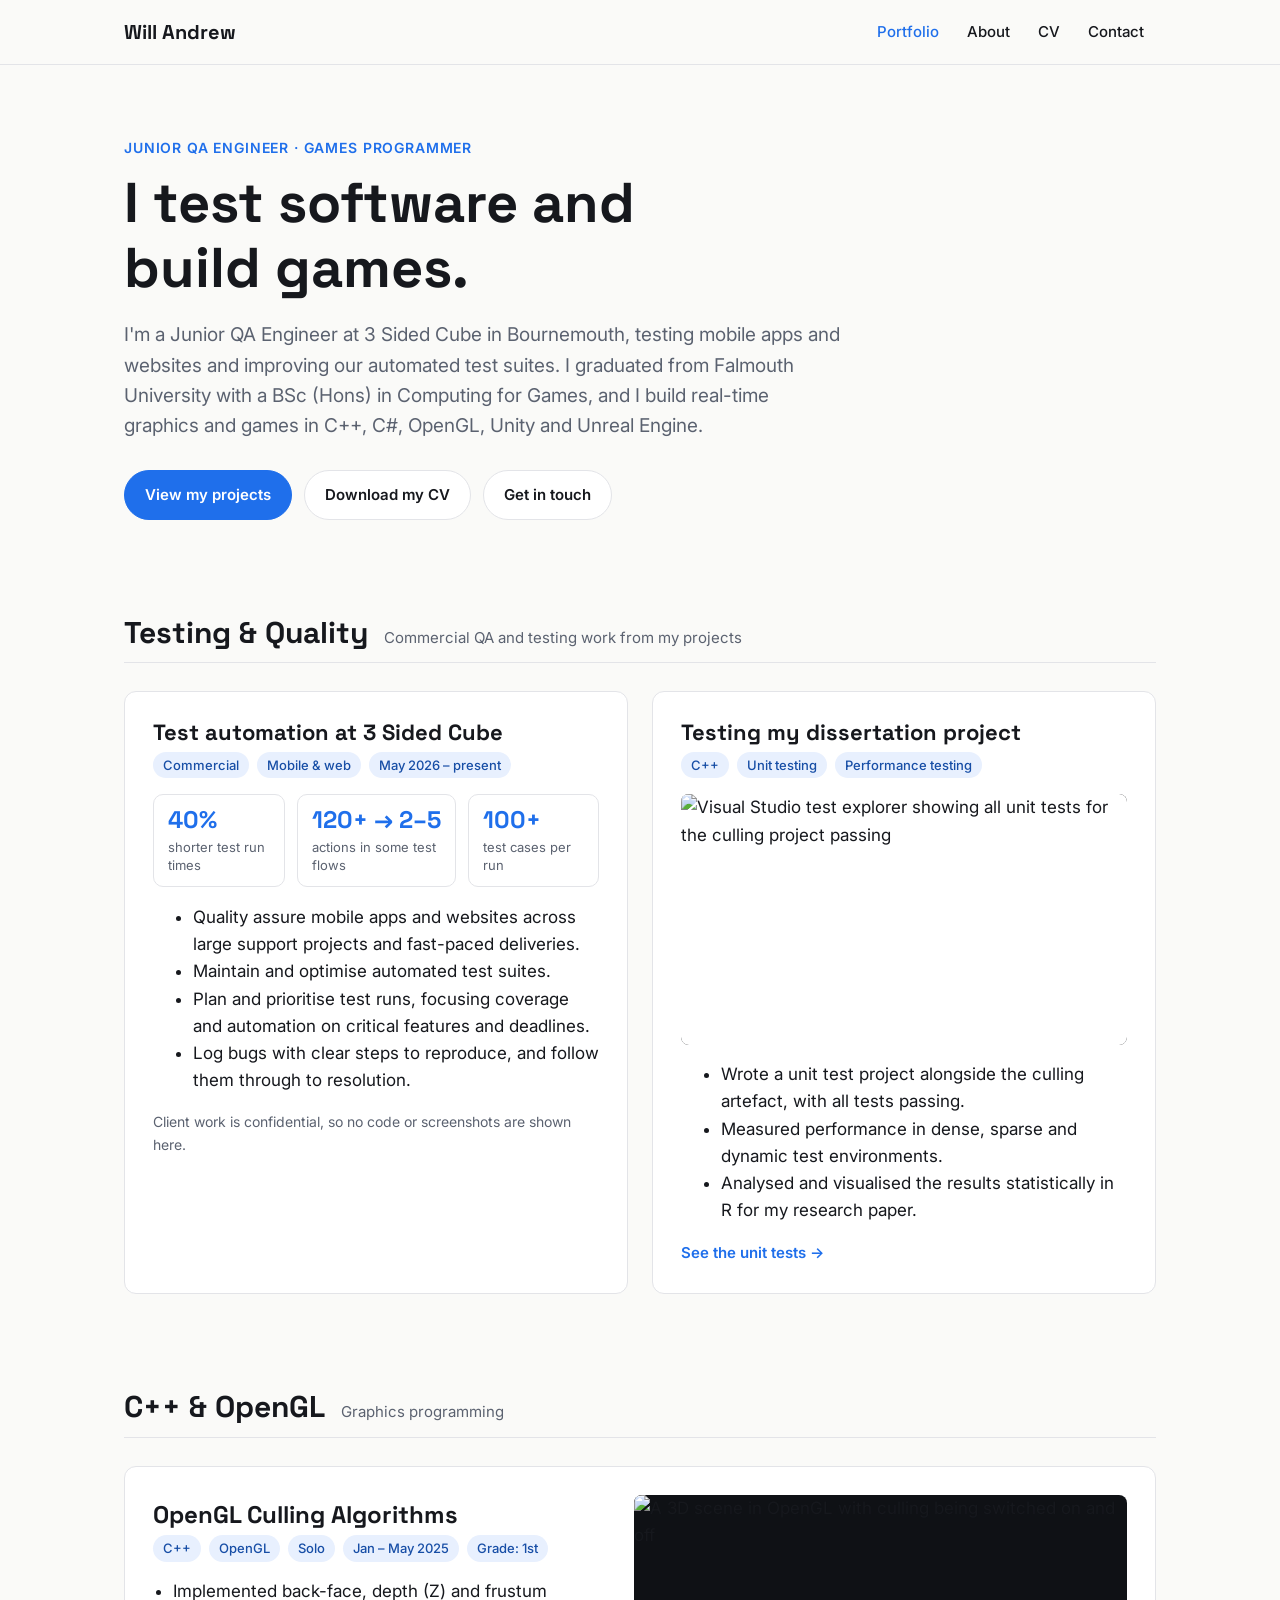
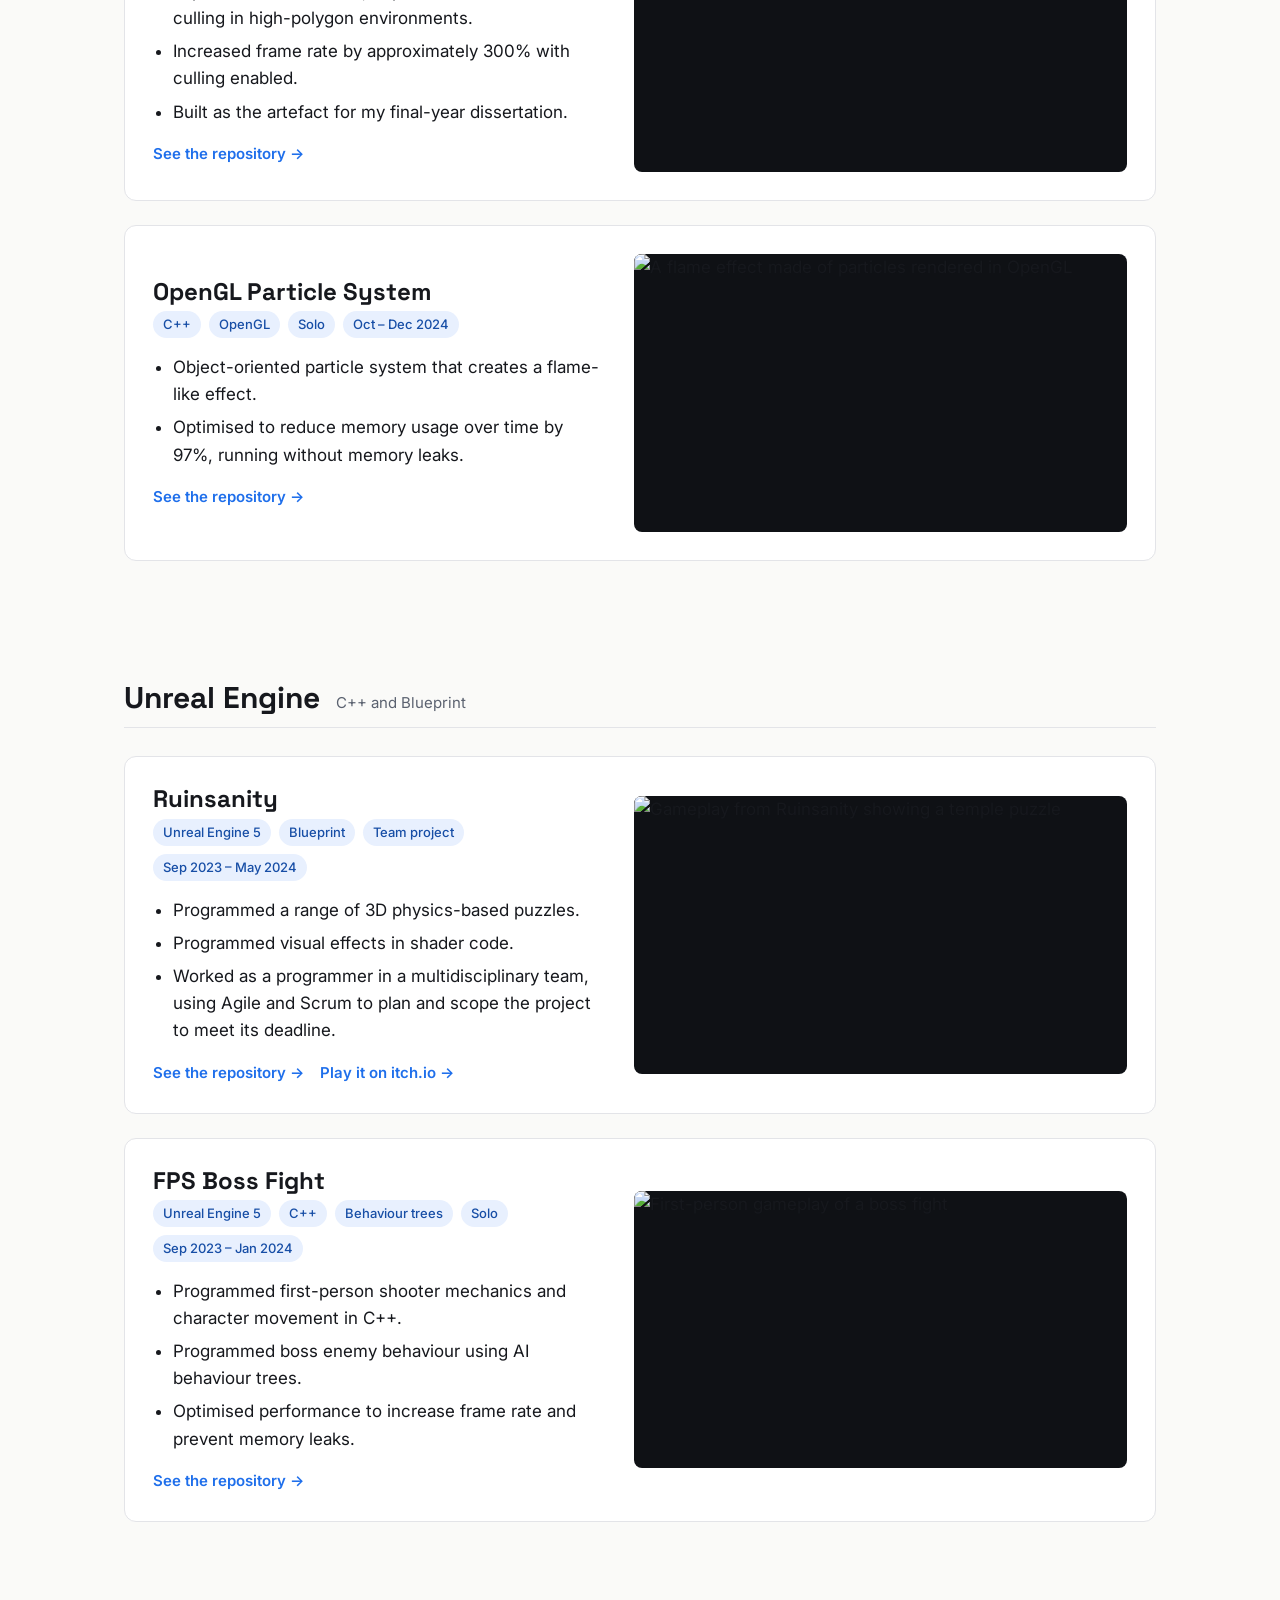
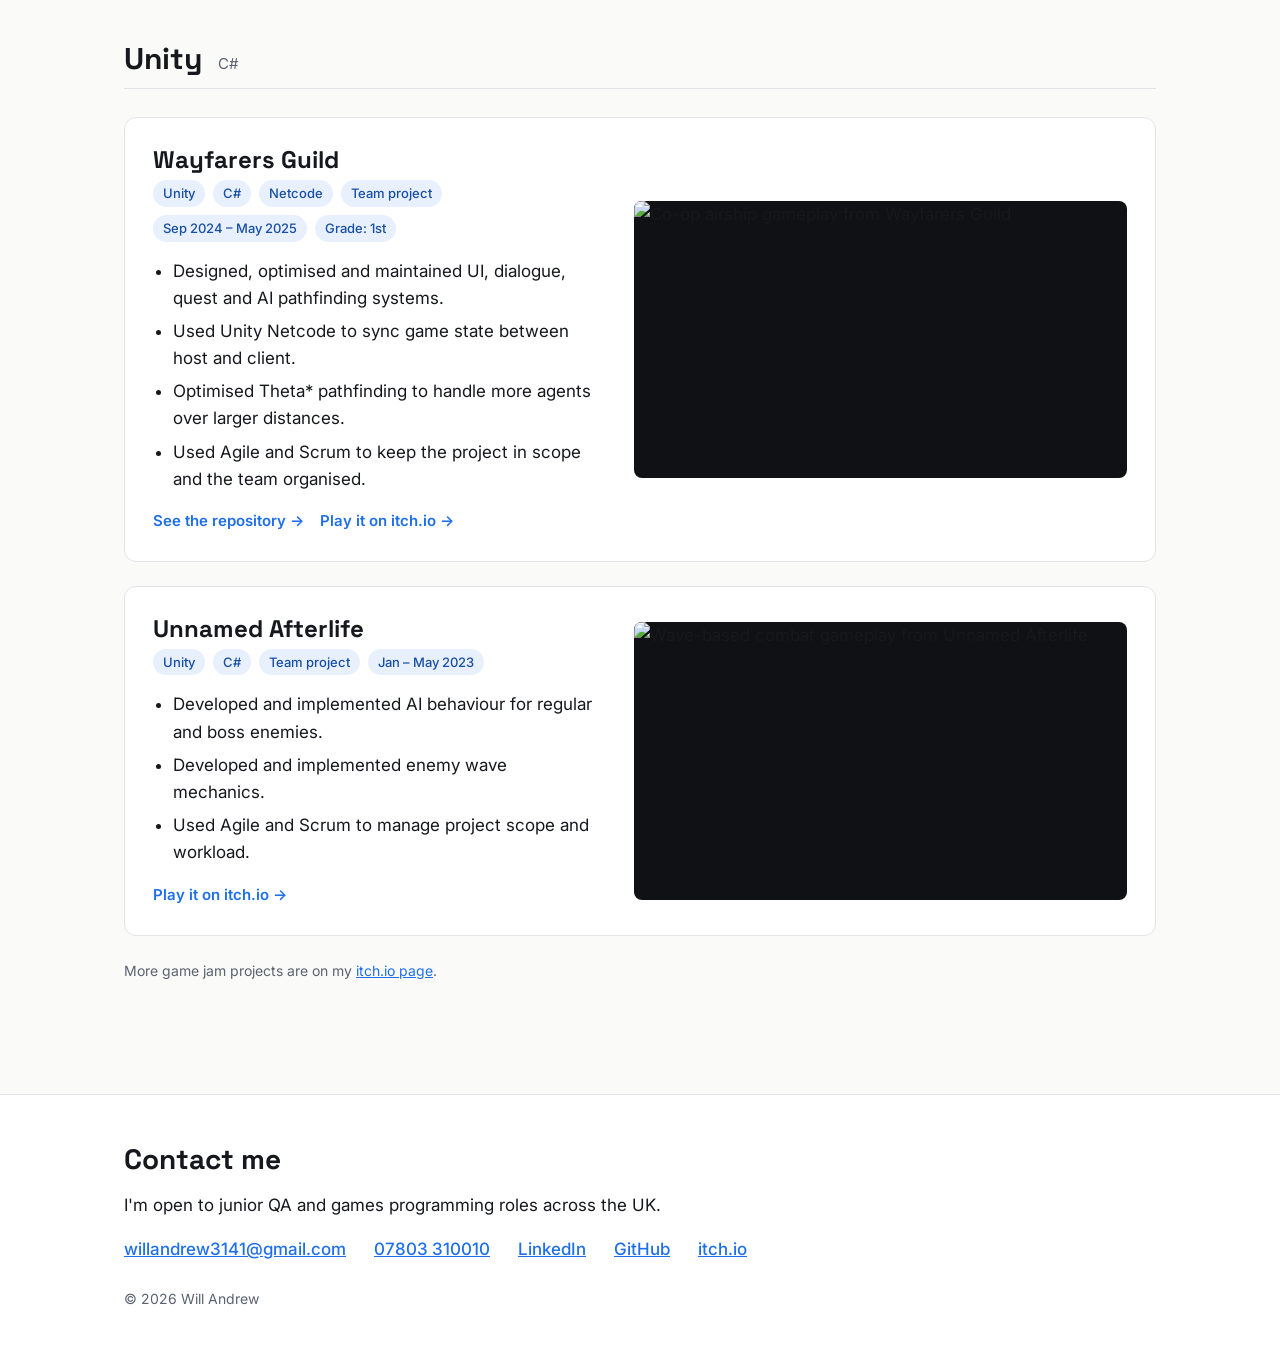
==== index.html @ 64b686cb "Pushing initial files" ====
<!doctype html>
<html lang="en-GB">
<head>
  <meta charset="utf-8">
  <meta name="viewport" content="width=device-width, initial-scale=1">
  <title>Will Andrew | Junior QA Engineer & Games Programmer</title>
  <meta name="description" content="Portfolio of Will Andrew, Junior QA Engineer and games programmer working in C++, C#, OpenGL, Unity and Unreal Engine.">
  <meta property="og:title" content="Will Andrew | Junior QA Engineer & Games Programmer">
  <meta property="og:description" content="Test automation, C++/OpenGL graphics, and Unity and Unreal Engine game projects.">
  <link rel="preconnect" href="https://fonts.googleapis.com">
  <link rel="preconnect" href="https://fonts.gstatic.com" crossorigin>
  <link href="https://fonts.googleapis.com/css2?family=Inter:wght@400;500;600&family=Space+Grotesk:wght@500;700&display=swap" rel="stylesheet">
  <link rel="stylesheet" href="styles.css">
</head>
<body>

<header class="site-header">
  <div class="wrap">
    <a class="brand" href="index.html">Will Andrew</a>
    <nav aria-label="Main">
      <ul class="nav">
        <li><a href="index.html" aria-current="page">Portfolio</a></li>
        <li><a href="about.html">About</a></li>
        <li><a href="cv.pdf">CV</a></li>
        <li><a href="#contact">Contact</a></li>
      </ul>
    </nav>
  </div>
</header>

<main>

  <section class="hero">
    <div class="wrap">
      <p class="eyebrow">Junior QA Engineer · Games Programmer</p>
      <h1>I test software and build games.</h1>
      <p class="lead">
        I'm a Junior QA Engineer at 3 Sided Cube in Bournemouth, testing mobile apps and
        websites and improving our automated test suites. I graduated from Falmouth University
        with a BSc (Hons) in Computing for Games, and I build real-time graphics and games in
        C++, C#, OpenGL, Unity and Unreal Engine.
      </p>
      <div class="buttons">
        <a class="btn primary" href="#projects">View my projects</a>
        <a class="btn" href="cv.pdf">Download my CV</a>
        <a class="btn" href="#contact">Get in touch</a>
      </div>
    </div>
  </section>

  <!-- ===================== Testing & Quality ===================== -->
  <section class="section" id="testing">
    <div class="wrap">
      <div class="section-head">
        <h2>Testing &amp; Quality</h2>
        <p>Commercial QA and testing work from my projects</p>
      </div>

      <div class="grid-2">
        <article class="card">
          <h3>Test automation at 3 Sided Cube</h3>
          <ul class="meta"><li>Commercial</li><li>Mobile &amp; web</li><li>May 2026 – present</li></ul>
          <div class="stat-row">
            <div class="stat"><strong>40%</strong><span>shorter test run times</span></div>
            <div class="stat"><strong>120+ → 2–5</strong><span>actions in some test flows</span></div>
            <div class="stat"><strong>100+</strong><span>test cases per run</span></div>
          </div>
          <ul class="points">
            <li>Quality assure mobile apps and websites across large support projects and fast-paced deliveries.</li>
            <li>Maintain and optimise automated test suites.</li>
            <li>Plan and prioritise test runs, focusing coverage and automation on critical features and deadlines.</li>
            <li>Log bugs with clear steps to reproduce, and follow them through to resolution.</li>
          </ul>
          <p class="small">Client work is confidential, so no code or screenshots are shown here.</p>
        </article>

        <article class="card">
          <h3>Testing my dissertation project</h3>
          <ul class="meta"><li>C++</li><li>Unit testing</li><li>Performance testing</li></ul>
          <div class="media contain">
            <img src="assets/unit-tests.png"
                 data-fallback="https://raw.githubusercontent.com/Mr-Wilhelm/OpenGL-Culling-Algorithms/main/Unit%20Testing%20All%20Successes.png"
                 alt="Visual Studio test explorer showing all unit tests for the culling project passing" loading="lazy">
          </div>
          <ul class="points" style="margin-top:16px">
            <li>Wrote a unit test project alongside the culling artefact, with all tests passing.</li>
            <li>Measured performance in dense, sparse and dynamic test environments.</li>
            <li>Analysed and visualised the results statistically in R for my research paper.</li>
          </ul>
          <div class="links">
            <a href="https://github.com/Mr-Wilhelm/OpenGL-Culling-Algorithms/tree/main/UnitTest">See the unit tests →</a>
          </div>
        </article>
      </div>
    </div>
  </section>

  <!-- ===================== C++ ===================== -->
  <section class="section" id="projects">
    <div class="wrap">
      <div class="section-head">
        <h2>C++ &amp; OpenGL</h2>
        <p>Graphics programming</p>
      </div>

      <article class="project">
        <div>
          <h3>OpenGL Culling Algorithms</h3>
          <ul class="meta"><li>C++</li><li>OpenGL</li><li>Solo</li><li>Jan – May 2025</li><li>Grade: 1st</li></ul>
          <ul class="points">
            <li>Implemented back-face, depth (Z) and frustum culling in high-polygon environments.</li>
            <li>Increased frame rate by approximately 300% with culling enabled.</li>
            <li>Built as the artefact for my final-year dissertation.</li>
          </ul>
          <div class="links">
            <a href="https://github.com/Mr-Wilhelm/OpenGL-Culling-Algorithms">See the repository →</a>
          </div>
        </div>
        <div class="media">
          <img src="assets/culling.gif"
               data-fallback="https://static.wixstatic.com/media/40ba1e_180a499cfff04331a7eabafb1f738511~mv2.gif"
               alt="A 3D scene in OpenGL with culling being switched on and off" loading="lazy">
        </div>
      </article>

      <article class="project">
        <div>
          <h3>OpenGL Particle System</h3>
          <ul class="meta"><li>C++</li><li>OpenGL</li><li>Solo</li><li>Oct – Dec 2024</li></ul>
          <ul class="points">
            <li>Object-oriented particle system that creates a flame-like effect.</li>
            <li>Optimised to reduce memory usage over time by 97%, running without memory leaks.</li>
          </ul>
          <div class="links">
            <a href="https://github.com/Mr-Wilhelm/OpenGL-Particle-System">See the repository →</a>
          </div>
        </div>
        <div class="media">
          <img src="assets/particles.gif"
               data-fallback="https://static.wixstatic.com/media/40ba1e_3e02587883214f639353343e044ba246~mv2.gif"
               alt="A flame effect made of particles rendered in OpenGL" loading="lazy">
        </div>
      </article>
    </div>
  </section>

  <!-- ===================== Unreal ===================== -->
  <section class="section">
    <div class="wrap">
      <div class="section-head">
        <h2>Unreal Engine</h2>
        <p>C++ and Blueprint</p>
      </div>

      <article class="project">
        <div>
          <h3>Ruinsanity</h3>
          <ul class="meta"><li>Unreal Engine 5</li><li>Blueprint</li><li>Team project</li><li>Sep 2023 – May 2024</li></ul>
          <ul class="points">
            <li>Programmed a range of 3D physics-based puzzles.</li>
            <li>Programmed visual effects in shader code.</li>
            <li>Worked as a programmer in a multidisciplinary team, using Agile and Scrum to plan and scope the project to meet its deadline.</li>
          </ul>
          <div class="links">
            <a href="https://github.com/Mr-Wilhelm/Ruinsanity">See the repository →</a>
            <a href="https://edwardhayden.itch.io/ruinsanity">Play it on itch.io →</a>
          </div>
        </div>
        <div class="media">
          <img src="assets/ruinsanity.gif"
               data-fallback="https://static.wixstatic.com/media/40ba1e_9689d51760da4d0ab602375b40afc9a5~mv2.gif"
               alt="Gameplay from Ruinsanity showing a temple puzzle" loading="lazy">
        </div>
      </article>

      <article class="project">
        <div>
          <h3>FPS Boss Fight</h3>
          <ul class="meta"><li>Unreal Engine 5</li><li>C++</li><li>Behaviour trees</li><li>Solo</li><li>Sep 2023 – Jan 2024</li></ul>
          <ul class="points">
            <li>Programmed first-person shooter mechanics and character movement in C++.</li>
            <li>Programmed boss enemy behaviour using AI behaviour trees.</li>
            <li>Optimised performance to increase frame rate and prevent memory leaks.</li>
          </ul>
          <div class="links">
            <a href="https://github.com/Mr-Wilhelm/UE5-Boss-Fight">See the repository →</a>
          </div>
        </div>
        <div class="media">
          <img src="assets/boss-fight.gif"
               data-fallback="https://static.wixstatic.com/media/40ba1e_5f80af694ba04b619deacfe97c0899d1~mv2.gif"
               alt="First-person gameplay of a boss fight" loading="lazy">
        </div>
      </article>
    </div>
  </section>

  <!-- ===================== Unity ===================== -->
  <section class="section">
    <div class="wrap">
      <div class="section-head">
        <h2>Unity</h2>
        <p>C#</p>
      </div>

      <article class="project">
        <div>
          <h3>Wayfarers Guild</h3>
          <ul class="meta"><li>Unity</li><li>C#</li><li>Netcode</li><li>Team project</li><li>Sep 2024 – May 2025</li><li>Grade: 1st</li></ul>
          <ul class="points">
            <li>Designed, optimised and maintained UI, dialogue, quest and AI pathfinding systems.</li>
            <li>Used Unity Netcode to sync game state between host and client.</li>
            <li>Optimised Theta* pathfinding to handle more agents over larger distances.</li>
            <li>Used Agile and Scrum to keep the project in scope and the team organised.</li>
          </ul>
          <div class="links">
            <a href="https://github.com/Mr-Wilhelm/WayfarersGuild">See the repository →</a>
            <a href="https://edwardhayden.itch.io/wayfarers-guild">Play it on itch.io →</a>
          </div>
        </div>
        <div class="media">
          <img src="assets/wayfarers-guild.gif"
               data-fallback="https://static.wixstatic.com/media/40ba1e_1d793020b34a48ffba9d901d9f28065b~mv2.gif"
               alt="Co-op airship gameplay from Wayfarers Guild" loading="lazy">
        </div>
      </article>

      <article class="project">
        <div>
          <h3>Unnamed Afterlife</h3>
          <ul class="meta"><li>Unity</li><li>C#</li><li>Team project</li><li>Jan – May 2023</li></ul>
          <ul class="points">
            <li>Developed and implemented AI behaviour for regular and boss enemies.</li>
            <li>Developed and implemented enemy wave mechanics.</li>
            <li>Used Agile and Scrum to manage project scope and workload.</li>
          </ul>
          <div class="links">
            <a href="https://will-andrew.itch.io/unnamed-afterlife">Play it on itch.io →</a>
          </div>
        </div>
        <div class="media">
          <img src="assets/unnamed-afterlife.gif"
               data-fallback="https://static.wixstatic.com/media/40ba1e_75db0c5157794902848cf223ca077a42~mv2.gif"
               alt="Wave-based combat gameplay from Unnamed Afterlife" loading="lazy">
        </div>
      </article>

      <p class="small">More game jam projects are on my <a href="https://will-andrew.itch.io/">itch.io page</a>.</p>
    </div>
  </section>

</main>

<footer class="site-footer" id="contact">
  <div class="wrap">
    <h2>Contact me</h2>
    <p>I'm open to junior QA and games programming roles across the UK.</p>
    <ul class="contact-list">
      <li><a href="mailto:willandrew3141@gmail.com">willandrew3141@gmail.com</a></li>
      <li><a href="tel:+447803310010">07803 310010</a></li>
      <li><a href="https://www.linkedin.com/in/william-andrew-5b58812b1/">LinkedIn</a></li>
      <li><a href="https://github.com/Mr-Wilhelm">GitHub</a></li>
      <li><a href="https://will-andrew.itch.io/">itch.io</a></li>
    </ul>
    <p class="copyright">© <span id="year">2026</span> Will Andrew</p>
  </div>
</footer>

<script src="script.js"></script>
</body>
</html>
---- styles.css ----
/* ==========================================================
   Will Andrew - Portfolio
   Colours and fonts are all set here, so the look can be
   changed in one place.
   ========================================================== */
:root {
  --bg: #fafaf8;
  --surface: #ffffff;
  --text: #16181d;
  --muted: #5b6270;
  --line: #e3e4e8;
  --accent: #1f6feb;
  --accent-ink: #ffffff;
  --accent-soft: #e8f0fe;
  --radius: 12px;
  --max: 1080px;
  --font-head: "Space Grotesk", system-ui, sans-serif;
  --font-body: "Inter", system-ui, -apple-system, "Segoe UI", sans-serif;
}

* { box-sizing: border-box; }

html { scroll-behavior: smooth; }

body {
  margin: 0;
  background: var(--bg);
  color: var(--text);
  font-family: var(--font-body);
  font-size: 17px;
  line-height: 1.6;
  -webkit-font-smoothing: antialiased;
}

img { max-width: 100%; display: block; }

a { color: var(--accent); }

.wrap {
  max-width: var(--max);
  margin: 0 auto;
  padding: 0 24px;
}

/* ---------- Header ---------- */
.site-header {
  position: sticky;
  top: 0;
  z-index: 10;
  background: rgba(250, 250, 248, 0.92);
  backdrop-filter: blur(8px);
  border-bottom: 1px solid var(--line);
}

.site-header .wrap {
  display: flex;
  align-items: center;
  justify-content: space-between;
  gap: 16px;
  height: 64px;
}

.brand {
  font-family: var(--font-head);
  font-weight: 700;
  font-size: 20px;
  color: var(--text);
  text-decoration: none;
  white-space: nowrap;
}

.nav {
  display: flex;
  gap: 4px;
  list-style: none;
  margin: 0;
  padding: 0;
}

.nav a {
  display: block;
  padding: 8px 12px;
  border-radius: 8px;
  color: var(--text);
  text-decoration: none;
  font-weight: 500;
  font-size: 15px;
}

.nav a:hover { background: var(--line); }
.nav a[aria-current="page"] { color: var(--accent); }

/* ---------- Hero ---------- */
.hero { padding: 72px 0 48px; }

.eyebrow {
  font-weight: 600;
  font-size: 14px;
  letter-spacing: 0.06em;
  text-transform: uppercase;
  color: var(--accent);
  margin: 0 0 12px;
}

h1, h2, h3 {
  font-family: var(--font-head);
  line-height: 1.15;
  margin: 0;
}

.hero h1 {
  font-size: clamp(36px, 6vw, 56px);
  max-width: 16ch;
}

.hero p.lead {
  font-size: 19px;
  color: var(--muted);
  max-width: 60ch;
  margin: 20px 0 28px;
}

.buttons { display: flex; flex-wrap: wrap; gap: 12px; }

.btn {
  display: inline-block;
  padding: 12px 20px;
  border-radius: 999px;
  font-weight: 600;
  font-size: 15px;
  text-decoration: none;
  border: 1px solid var(--line);
  color: var(--text);
  background: var(--surface);
}

.btn.primary {
  background: var(--accent);
  border-color: var(--accent);
  color: var(--accent-ink);
}

.btn:hover { filter: brightness(0.95); }

/* ---------- Sections ---------- */
.section { padding: 48px 0; }

.section-head {
  display: flex;
  align-items: baseline;
  gap: 16px;
  margin-bottom: 28px;
  border-bottom: 1px solid var(--line);
  padding-bottom: 12px;
}

.section-head h2 { font-size: 30px; }
.section-head p { margin: 0; color: var(--muted); font-size: 15px; }

/* ---------- Project cards ---------- */
.project {
  display: grid;
  grid-template-columns: 1fr 1.1fr;
  gap: 32px;
  align-items: center;
  background: var(--surface);
  border: 1px solid var(--line);
  border-radius: var(--radius);
  padding: 28px;
  margin-bottom: 24px;
}

.project h3 { font-size: 24px; margin-bottom: 6px; }

.meta {
  display: flex;
  flex-wrap: wrap;
  gap: 8px;
  margin: 0 0 16px;
  padding: 0;
  list-style: none;
}

.meta li {
  font-size: 13px;
  font-weight: 500;
  padding: 3px 10px;
  border-radius: 999px;
  background: var(--accent-soft);
  color: #174ea6;
}

.project ul.points { margin: 0 0 16px; padding-left: 20px; }
.project ul.points li { margin-bottom: 6px; }

.small { font-size: 14px; color: var(--muted); margin: 0 0 16px; }

.links { display: flex; flex-wrap: wrap; gap: 16px; font-weight: 600; font-size: 15px; }
.links a { text-decoration: none; }
.links a:hover { text-decoration: underline; }

.media {
  border-radius: 8px;
  overflow: hidden;
  background: #0f1115;
  aspect-ratio: 16 / 9;
}

.media img { width: 100%; height: 100%; object-fit: cover; }
.media.contain img { object-fit: contain; background: #fff; }

/* ---------- Highlight (QA) cards ---------- */
.grid-2 {
  display: grid;
  grid-template-columns: repeat(2, 1fr);
  gap: 24px;
}

.card {
  background: var(--surface);
  border: 1px solid var(--line);
  border-radius: var(--radius);
  padding: 28px;
}

.card h3 { font-size: 22px; margin-bottom: 6px; }

.stat-row { display: flex; flex-wrap: wrap; gap: 12px; margin: 16px 0; }

.stat {
  flex: 1 1 130px;
  border: 1px solid var(--line);
  border-radius: 10px;
  padding: 12px 14px;
}

.stat strong {
  display: block;
  font-family: var(--font-head);
  font-size: 24px;
  line-height: 1.1;
  white-space: nowrap;
  color: var(--accent);
}

.stat span { display: block; font-size: 13px; line-height: 1.4; color: var(--muted); margin-top: 4px; }

/* ---------- About page ---------- */
.about-intro {
  display: grid;
  grid-template-columns: 260px 1fr;
  gap: 40px;
  align-items: start;
  padding: 64px 0 32px;
}

.about-intro img {
  width: 100%;
  border-radius: var(--radius);
  aspect-ratio: 3 / 4;
  object-fit: cover;
  background: var(--line);
}

.about-intro h1 { font-size: clamp(34px, 5vw, 48px); margin-bottom: 16px; }
.about-intro p { max-width: 62ch; }

.timeline { list-style: none; margin: 0; padding: 0; }

.timeline li {
  display: grid;
  grid-template-columns: 180px 1fr;
  gap: 24px;
  padding: 18px 0;
  border-bottom: 1px solid var(--line);
}

.timeline .when { color: var(--muted); font-size: 15px; }
.timeline h3 { font-size: 19px; }
.timeline p { margin: 4px 0 0; }

.skills {
  display: grid;
  grid-template-columns: repeat(auto-fit, minmax(220px, 1fr));
  gap: 20px;
}

.skills h3 { font-size: 17px; margin-bottom: 8px; }
.skills ul { margin: 0; padding-left: 18px; }

/* ---------- Footer ---------- */
.site-footer {
  margin-top: 48px;
  padding: 48px 0;
  border-top: 1px solid var(--line);
  background: var(--surface);
}

.site-footer h2 { font-size: 28px; margin-bottom: 12px; }

.contact-list {
  list-style: none;
  padding: 0;
  margin: 16px 0 24px;
  display: flex;
  flex-wrap: wrap;
  gap: 12px 28px;
  font-weight: 500;
}

.copyright { font-size: 14px; color: var(--muted); margin: 0; }

/* ---------- Small screens ---------- */
@media (max-width: 820px) {
  .project { grid-template-columns: 1fr; }
  .project .media { order: -1; }
  .grid-2 { grid-template-columns: 1fr; }
  .about-intro { grid-template-columns: 1fr; }
  .about-intro img { max-width: 240px; }
  .timeline li { grid-template-columns: 1fr; gap: 4px; }
}

@media (max-width: 520px) {
  body { font-size: 16px; }
  .wrap { padding: 0 16px; }
  .brand { font-size: 17px; }
  .nav a { padding: 8px 8px; font-size: 14px; }
  .project, .card { padding: 20px; }
  .section-head { flex-direction: column; gap: 4px; }
  .hero { padding: 48px 0 32px; }
}
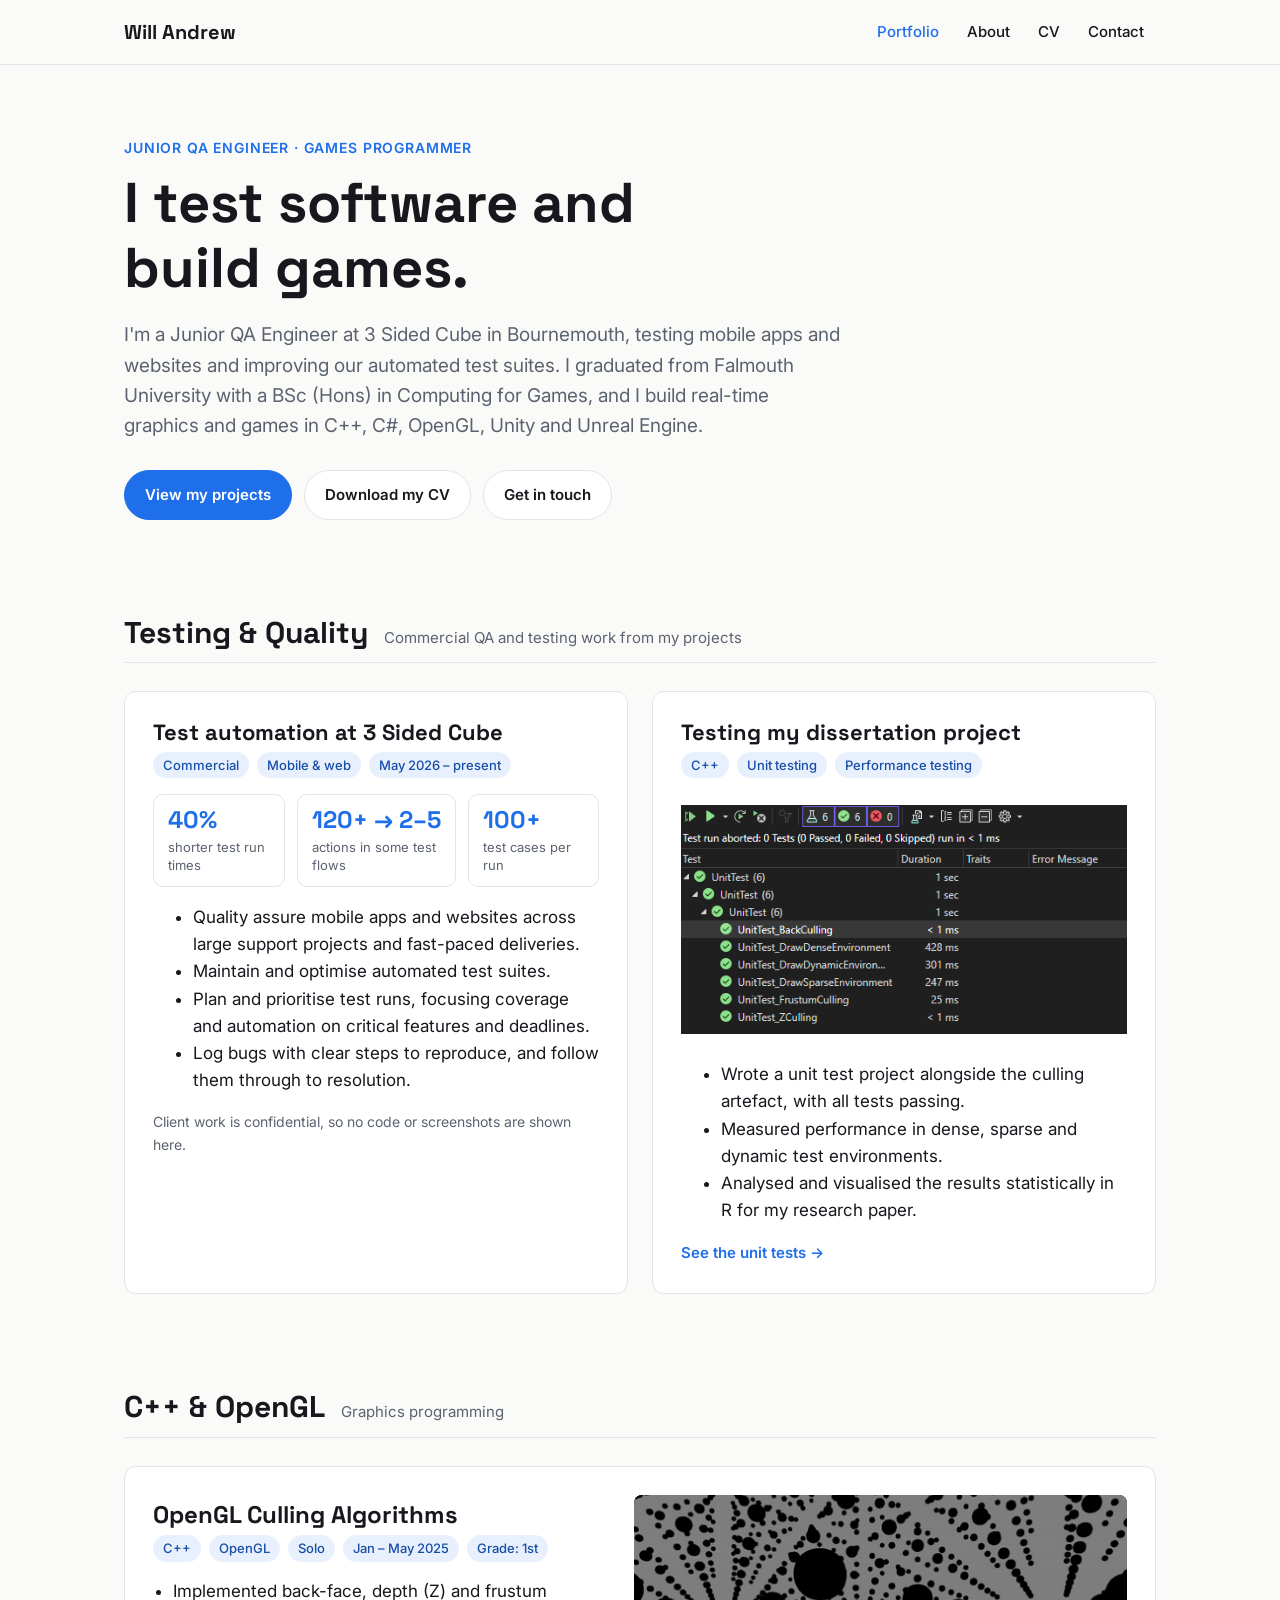
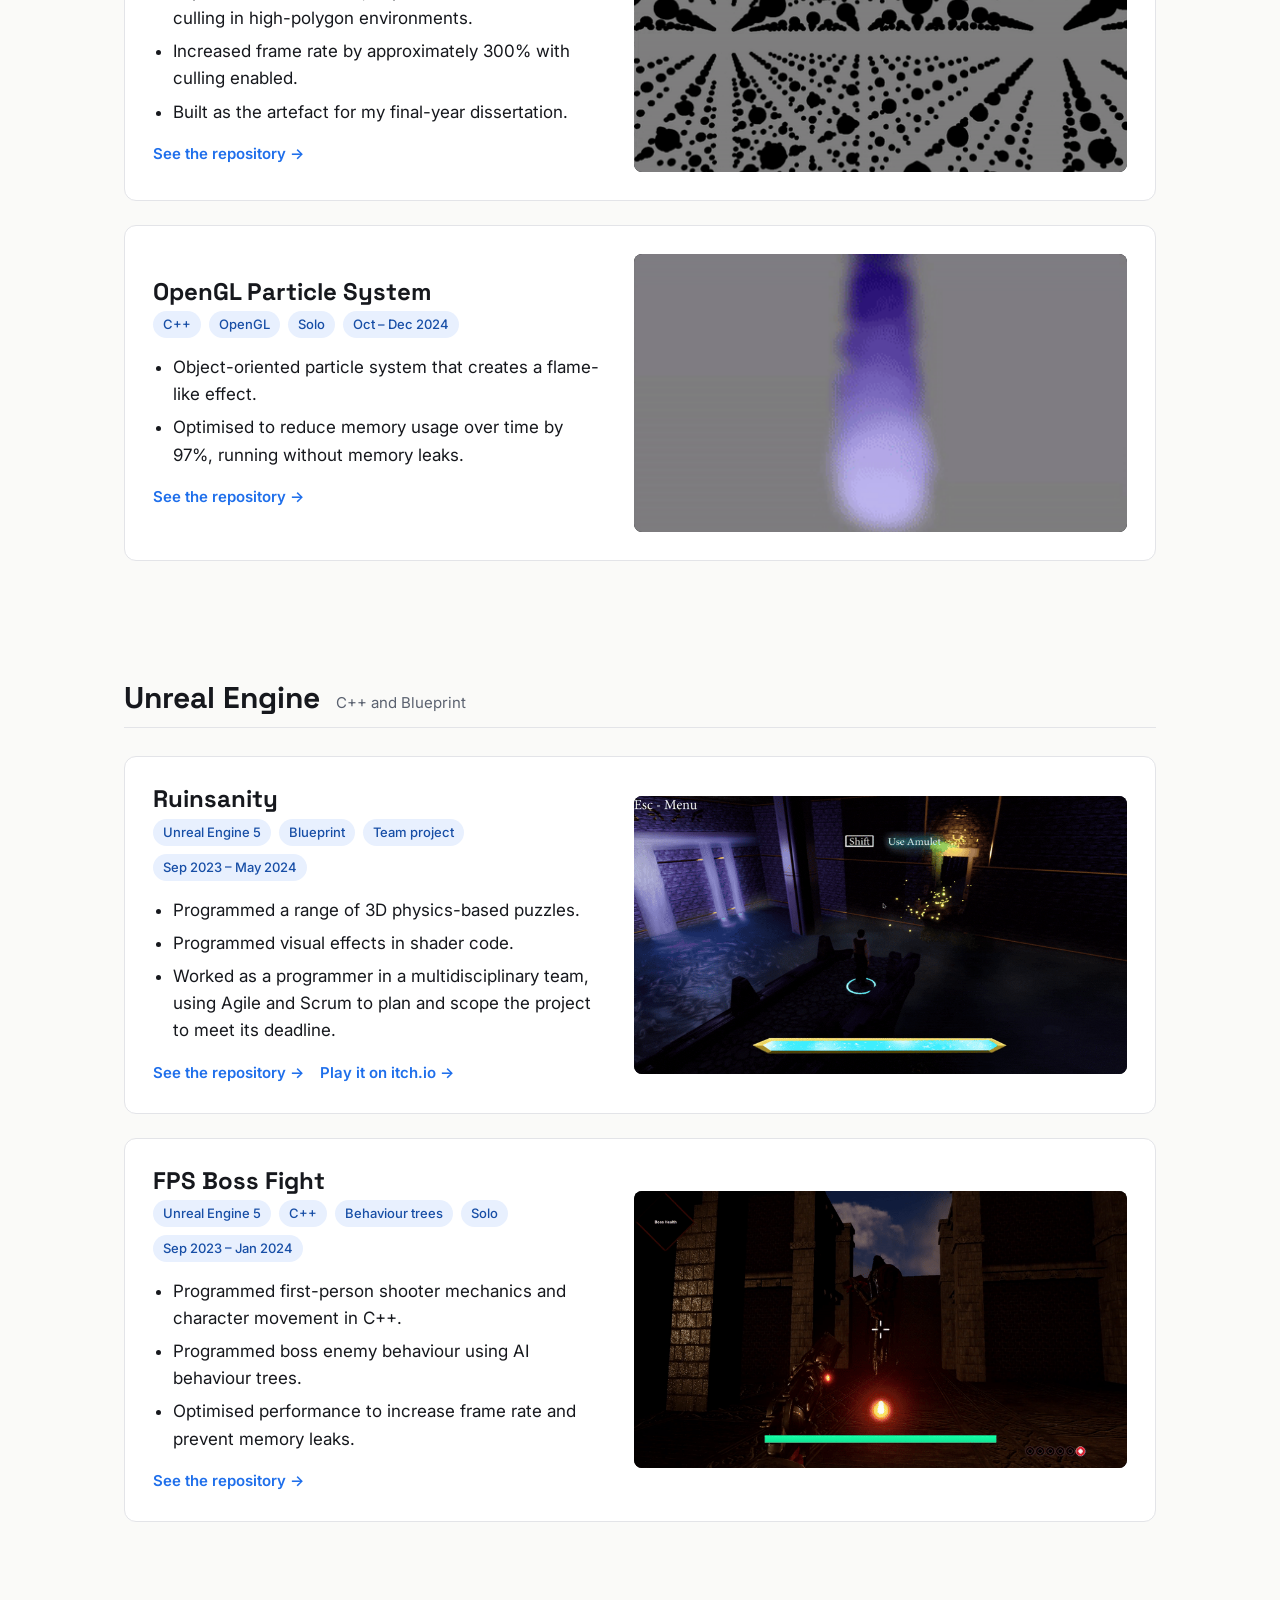
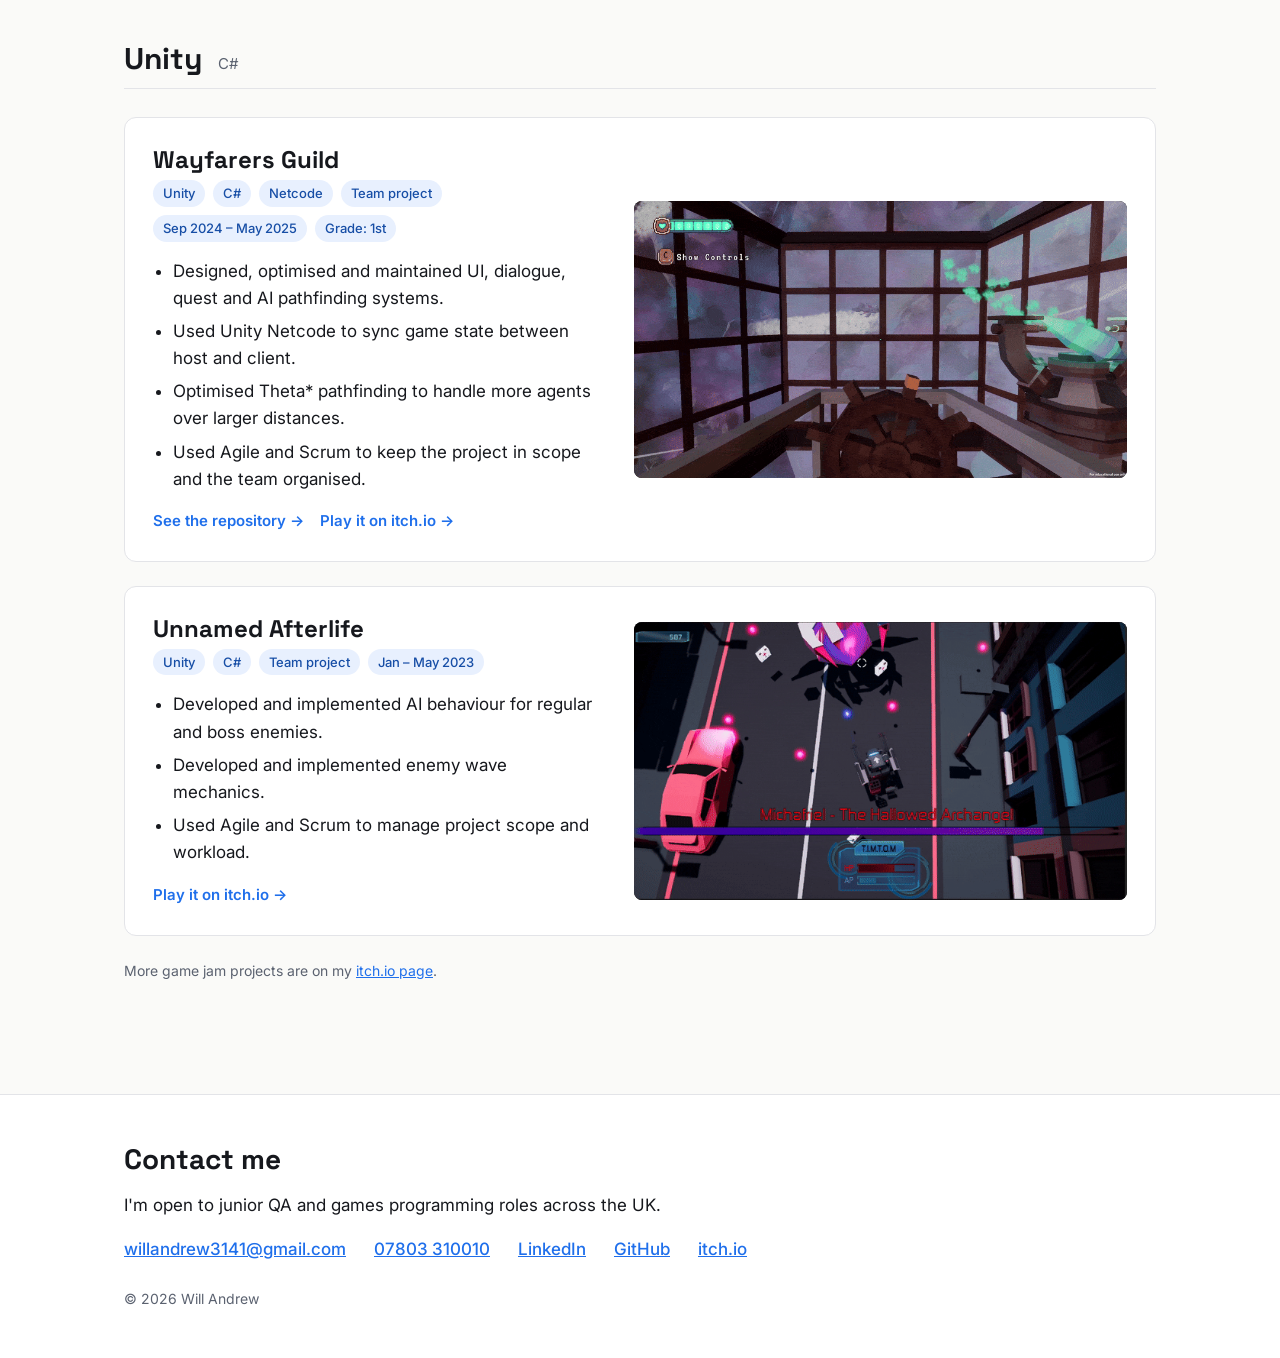
==== commit 5791c796: "Updating files" ====
--- a/index.html
+++ b/index.html
@@ -78,7 +78,7 @@
           <h3>Testing my dissertation project</h3>
           <ul class="meta"><li>C++</li><li>Unit testing</li><li>Performance testing</li></ul>
           <div class="media contain">
-            <img src="assets/unit-tests.png"
+            <img src="unit-tests.png"
                  data-fallback="https://raw.githubusercontent.com/Mr-Wilhelm/OpenGL-Culling-Algorithms/main/Unit%20Testing%20All%20Successes.png"
                  alt="Visual Studio test explorer showing all unit tests for the culling project passing" loading="lazy">
           </div>
@@ -117,7 +117,7 @@
           </div>
         </div>
         <div class="media">
-          <img src="assets/culling.gif"
+          <img src="culling.gif"
                data-fallback="https://static.wixstatic.com/media/40ba1e_180a499cfff04331a7eabafb1f738511~mv2.gif"
                alt="A 3D scene in OpenGL with culling being switched on and off" loading="lazy">
         </div>
@@ -136,7 +136,7 @@
           </div>
         </div>
         <div class="media">
-          <img src="assets/particles.gif"
+          <img src="particles.gif"
                data-fallback="https://static.wixstatic.com/media/40ba1e_3e02587883214f639353343e044ba246~mv2.gif"
                alt="A flame effect made of particles rendered in OpenGL" loading="lazy">
         </div>
@@ -167,7 +167,7 @@
           </div>
         </div>
         <div class="media">
-          <img src="assets/ruinsanity.gif"
+          <img src="ruinsanity.gif"
                data-fallback="https://static.wixstatic.com/media/40ba1e_9689d51760da4d0ab602375b40afc9a5~mv2.gif"
                alt="Gameplay from Ruinsanity showing a temple puzzle" loading="lazy">
         </div>
@@ -187,7 +187,7 @@
           </div>
         </div>
         <div class="media">
-          <img src="assets/boss-fight.gif"
+          <img src="boss-fight.gif"
                data-fallback="https://static.wixstatic.com/media/40ba1e_5f80af694ba04b619deacfe97c0899d1~mv2.gif"
                alt="First-person gameplay of a boss fight" loading="lazy">
         </div>
@@ -219,7 +219,7 @@
           </div>
         </div>
         <div class="media">
-          <img src="assets/wayfarers-guild.gif"
+          <img src="wayfarers-guild.gif"
                data-fallback="https://static.wixstatic.com/media/40ba1e_1d793020b34a48ffba9d901d9f28065b~mv2.gif"
                alt="Co-op airship gameplay from Wayfarers Guild" loading="lazy">
         </div>
@@ -239,7 +239,7 @@
           </div>
         </div>
         <div class="media">
-          <img src="assets/unnamed-afterlife.gif"
+          <img src="unnamed-afterlife.gif"
                data-fallback="https://static.wixstatic.com/media/40ba1e_75db0c5157794902848cf223ca077a42~mv2.gif"
                alt="Wave-based combat gameplay from Unnamed Afterlife" loading="lazy">
         </div>
